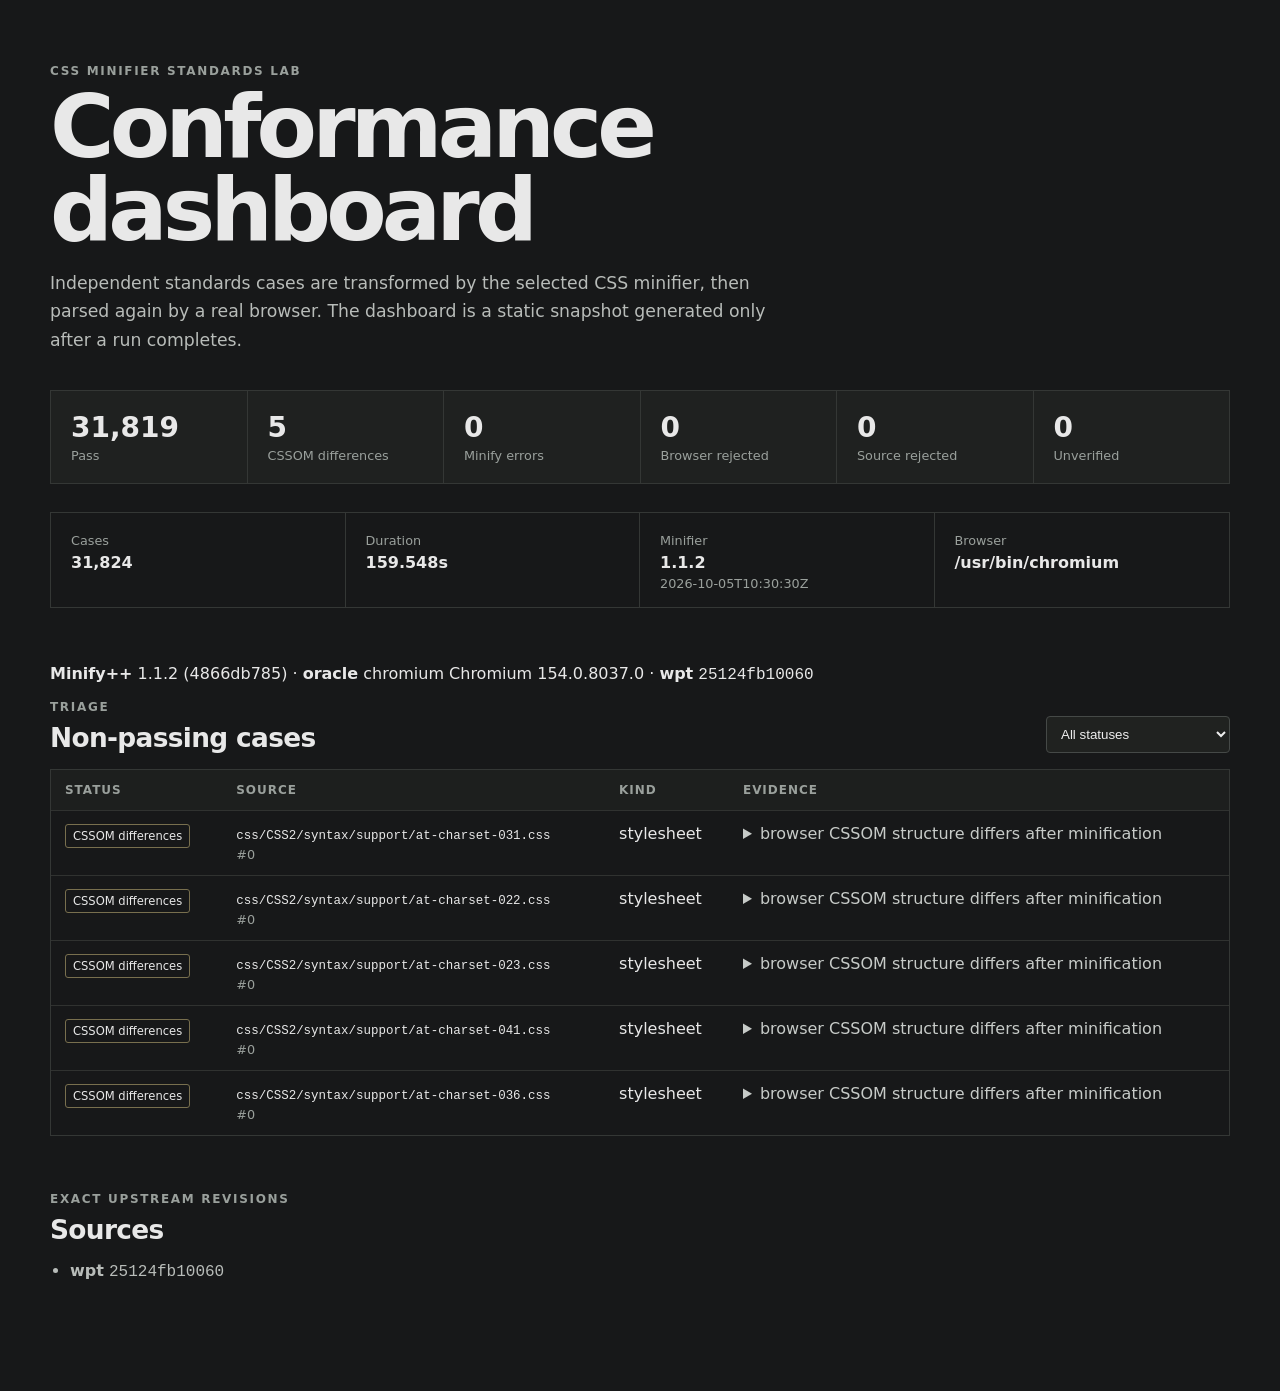
==== index.html @ 12d9920f "Publish conformance dashboard 8033e11ce2e9" ====
<!doctype html>
<html lang="en">
<head>
<meta charset="utf-8">
<meta name="viewport" content="width=device-width, initial-scale=1">
<title>Minify++ Conformance</title>
<meta name="description" content="Standards conformance results for Minify++ against independent web-platform corpora.">
<link rel="stylesheet" href="assets/css/style.css">
<script src="assets/js/script.js" defer></script>
</head>
<body>
<main>
<header class="hero">
<p class="eyebrow">CSS minifier standards lab</p>
<h1>Conformance dashboard</h1>
<p class="lede">Independent standards cases are transformed by the selected CSS minifier, then parsed again by a real browser. The dashboard is a static snapshot generated only after a run completes.</p>
</header>
<section class="metrics"><div class="metric"><strong>31,819</strong><span>Pass</span></div><div class="metric"><strong>5</strong><span>CSSOM differences</span></div><div class="metric"><strong>0</strong><span>Minify errors</span></div><div class="metric"><strong>0</strong><span>Browser rejected</span></div><div class="metric"><strong>0</strong><span>Source rejected</span></div><div class="metric"><strong>0</strong><span>Unverified</span></div></section>
<section class="run-meta"><div><span>Cases</span><strong>31,824</strong></div><div><span>Duration</span><strong>159.548s</strong></div><div><span>Minifier</span><strong>1.1.2</strong><span>2026-10-05T10:30:30Z</span></div><div><span>Browser</span><strong>/usr/bin/chromium</strong></div></section><p class="provenance"><strong>Minify++</strong> 1.1.2 (4866db785) &middot; <strong>oracle</strong> chromium Chromium 154.0.8037.0 &middot; <strong>wpt</strong> <code>25124fb10060</code></p>
<section>
<div class="section-head"><div><p class="eyebrow">Triage</p><h2>Non-passing cases</h2></div><select id="status-filter" aria-label="Filter failures"><option value="all">All statuses</option><option value="cssom-difference">CSSOM differences</option><option value="minify-error">Minify errors</option><option value="browser-rejected">Browser rejected</option><option value="source-rejected">Source rejected</option><option value="unverified">Unverified</option></select></div>
<div class="table-wrap"><table><thead><tr><th>Status</th><th>Source</th><th>Kind</th><th>Evidence</th></tr></thead><tbody id="cases"><tr data-status="cssom-difference">
<td><span class="status cssom-difference">CSSOM differences</span></td>
<td><code>css/CSS2/syntax/support/at-charset-031.css</code><small>#0</small></td>
<td>stylesheet</td>
<td><details><summary>browser CSSOM structure differs after minification</summary><h4>Input</h4><pre><code>&#64; c h a r s e t   &quot; U T F - 3 2 &quot; ;  
 . 星 期 六 吽 ,   # d i v 2  
 {  
         c o l o r :   g r e e n ;  
 } </code></pre><h4>Output</h4><pre><code>&#64; c h a r s e t  &quot; U T F - 3 2 &quot; ;   . 星 期 六 吽 ,  # d i v 2   {       c o l o r :  g r e e n ;   } </code></pre><h4>Browser CSSOM - input</h4><pre><code>� � �.�星�期�六�吽�, � �#�d�i�v�2� � � { }</code></pre><h4>Browser CSSOM - output</h4><pre><code>���.�星�期�六�吽�, ��#�d�i�v�2��� { }</code></pre></details></td>
</tr><tr data-status="cssom-difference">
<td><span class="status cssom-difference">CSSOM differences</span></td>
<td><code>css/CSS2/syntax/support/at-charset-022.css</code><small>#0</small></td>
<td>stylesheet</td>
<td><details><summary>browser CSSOM structure differs after minification</summary><h4>Input</h4><pre><code> . 平 和 ,   # d i v 2  
 {  
         c o l o r :   g r e e n ;  
 } </code></pre><h4>Output</h4><pre><code> . 平 和 ,  # d i v 2   {       c o l o r :  g r e e n ;   } </code></pre><h4>Browser CSSOM - input</h4><pre><code>�.�平�和�, � �#�d�i�v�2� � � { }</code></pre><h4>Browser CSSOM - output</h4><pre><code>�.�平�和�, ��#�d�i�v�2��� { }</code></pre></details></td>
</tr><tr data-status="cssom-difference">
<td><span class="status cssom-difference">CSSOM differences</span></td>
<td><code>css/CSS2/syntax/support/at-charset-023.css</code><small>#0</small></td>
<td>stylesheet</td>
<td><details><summary>browser CSSOM structure differs after minification</summary><h4>Input</h4><pre><code> ﻿ . 平 和 ,   # d i v 2  
 {  
         c o l o r :   g r e e n ;  
 }</code></pre><h4>Output</h4><pre><code> ﻿ . 平 和 ,  # d i v 2   {       c o l o r :  g r e e n ;   }</code></pre><h4>Browser CSSOM - input</h4><pre><code>�﻿�.�平�和�, � �#�d�i�v�2� � � { }</code></pre><h4>Browser CSSOM - output</h4><pre><code>�﻿�.�平�和�, ��#�d�i�v�2��� { }</code></pre></details></td>
</tr><tr data-status="cssom-difference">
<td><span class="status cssom-difference">CSSOM differences</span></td>
<td><code>css/CSS2/syntax/support/at-charset-041.css</code><small>#0</small></td>
<td>stylesheet</td>
<td><details><summary>browser CSSOM structure differs after minification</summary><h4>Input</h4><pre><code>&#64; c h a r s e t   &quot; U T F - 1 6 &quot; ;  
 . 星 期 二 价 泌 ,   # d i v 1  
 {  
         c o l o r :   r e d ;  
 } </code></pre><h4>Output</h4><pre><code>&#64; c h a r s e t  &quot; U T F - 1 6 &quot; ;   . 星 期 二 价 泌 ,  # d i v 1   {       c o l o r :  r e d ;   } </code></pre><h4>Browser CSSOM - input</h4><pre><code>� � �.�星�期�二�价�泌�, � �#�d�i�v�1� � � { }</code></pre><h4>Browser CSSOM - output</h4><pre><code>���.�星�期�二�价�泌�, ��#�d�i�v�1��� { }</code></pre></details></td>
</tr><tr data-status="cssom-difference">
<td><span class="status cssom-difference">CSSOM differences</span></td>
<td><code>css/CSS2/syntax/support/at-charset-036.css</code><small>#0</small></td>
<td>stylesheet</td>
<td><details><summary>browser CSSOM structure differs after minification</summary><h4>Input</h4><pre><code> . 平 和 , # d i v 2  
 {  
         c o l o r :   r e d ;  
 }</code></pre><h4>Output</h4><pre><code> . 平 和 , # d i v 2   {       c o l o r :  r e d ;   }</code></pre><h4>Browser CSSOM - input</h4><pre><code>�.�平�和�, �#�d�i�v�2� � � { }</code></pre><h4>Browser CSSOM - output</h4><pre><code>�.�平�和�, �#�d�i�v�2��� { }</code></pre></details></td>
</tr></tbody></table></div>
</section>
<section class="sources"><p class="eyebrow">Exact upstream revisions</p><h2>Sources</h2><ul><li><strong>wpt</strong> <code>25124fb10060</code></li></ul></section>
</main>
</body>
</html>
---- assets/css/style.css ----
:root{color-scheme:dark;font-family:Inter,ui-sans-serif,system-ui,sans-serif;background:#171819;color:#e8e8e8}*{box-sizing:border-box}body{margin:0;background:#171819;color:#e8e8e8}body>main{width:min(1180px,calc(100% - 32px));margin:0 auto;padding:64px 0 96px}a{color:inherit}.hero{max-width:780px;margin-bottom:36px}.eyebrow{margin:0 0 8px;color:#9aa09c;text-transform:uppercase;letter-spacing:.14em;font-size:.75rem;font-weight:700}h1,h2,h4{margin:0}h1{font-size:clamp(2.6rem,7vw,5.5rem);line-height:.94;letter-spacing:-.055em}h2{font-size:1.65rem;letter-spacing:-.025em}.lede{max-width:720px;font-size:1.08rem;line-height:1.65;color:#b8bcb9}.metrics{display:grid;grid-template-columns:repeat(6,minmax(0,1fr));gap:1px;background:#343735;border:1px solid #343735;margin:28px 0}.metric{background:#1f2120;padding:20px}.metric strong{display:block;font-size:1.75rem}.metric span,.run-meta span,small{display:block;color:#9aa09c;font-size:.8rem;margin-top:4px}.run-meta{display:grid;grid-template-columns:repeat(4,1fr);border:1px solid #343735;margin-bottom:56px}.run-meta>div{padding:16px 20px;border-right:1px solid #343735}.run-meta>div:last-child{border-right:0}.run-meta strong{display:block;margin-top:5px;overflow-wrap:anywhere}.section-head{display:flex;justify-content:space-between;align-items:end;gap:20px;margin-bottom:16px}select{background:#202220;color:#eee;border:1px solid #454947;padding:9px 34px 9px 10px;border-radius:4px}.table-wrap{overflow:auto;border:1px solid #343735}table{width:100%;border-collapse:collapse;min-width:850px}th,td{text-align:left;padding:13px 14px;border-bottom:1px solid #303230;vertical-align:top}th{font-size:.75rem;text-transform:uppercase;letter-spacing:.08em;color:#9aa09c;background:#1d1f1e}tbody tr:last-child td{border-bottom:0}code,pre{font-family:ui-monospace,SFMono-Regular,Consolas,monospace}td code{font-size:.78rem}details summary{cursor:pointer;color:#c7cbc8}details h4{margin:16px 0 6px;color:#9fa5a1}pre{max-width:720px;overflow:auto;background:#121312;border:1px solid #2f3230;padding:12px;white-space:pre-wrap;word-break:break-word}.status{display:inline-block;padding:4px 7px;border:1px solid #4a4e4b;border-radius:3px;font-size:.72rem;white-space:nowrap}.pass{border-color:#4f6958}.browser-rejected,.minify-error{border-color:#7a5656}.cssom-difference{border-color:#786f4e}.source-rejected,.unverified{border-color:#555b57}.sources{margin-top:56px}.sources ul{padding-left:20px;color:#b8bcb9}.empty{color:#9aa09c;text-align:center;padding:34px}@media(max-width:900px){.metrics{grid-template-columns:repeat(3,1fr)}.run-meta{grid-template-columns:repeat(2,1fr)}.run-meta>div:nth-child(2){border-right:0}}@media(max-width:560px){body>main{width:min(100% - 20px,1180px);padding-top:38px}.metrics{grid-template-columns:repeat(2,1fr)}.run-meta{grid-template-columns:1fr}.run-meta>div{border-right:0;border-bottom:1px solid #343735}.section-head{align-items:start;flex-direction:column}}
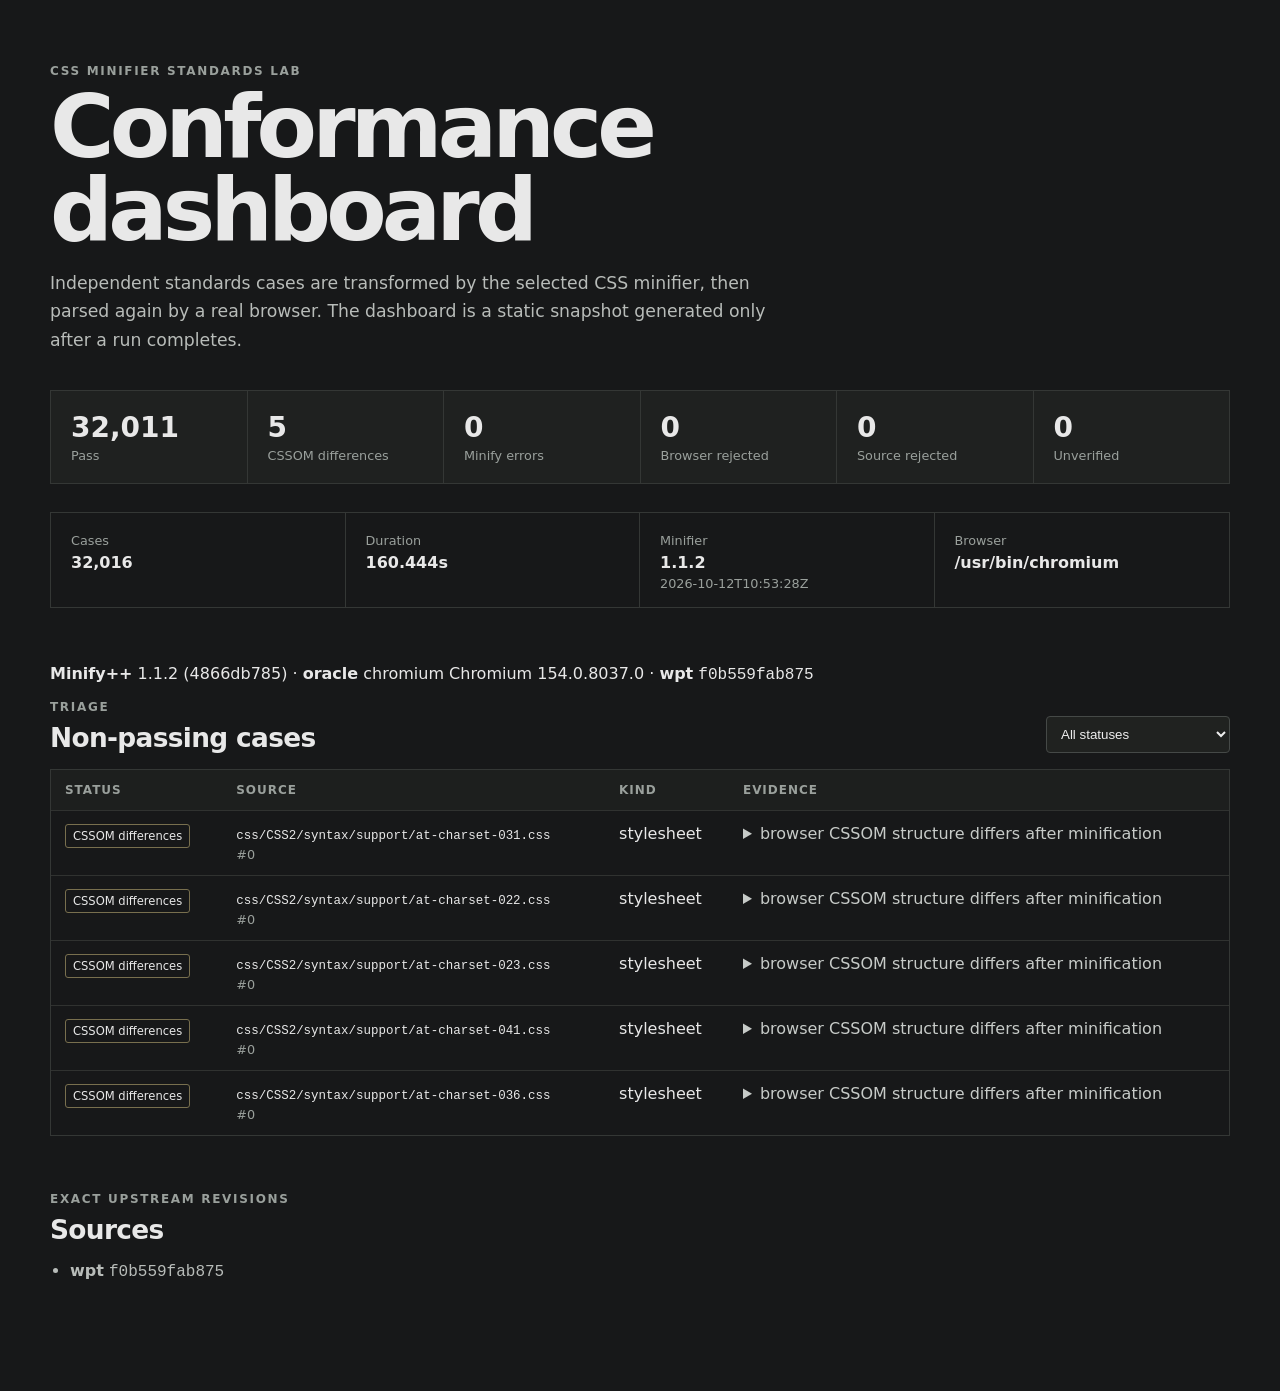
==== commit 036580e7: "Publish conformance dashboard 8033e11ce2e9" ====
--- a/index.html
+++ b/index.html
@@ -15,8 +15,8 @@
 <h1>Conformance dashboard</h1>
 <p class="lede">Independent standards cases are transformed by the selected CSS minifier, then parsed again by a real browser. The dashboard is a static snapshot generated only after a run completes.</p>
 </header>
-<section class="metrics"><div class="metric"><strong>31,819</strong><span>Pass</span></div><div class="metric"><strong>5</strong><span>CSSOM differences</span></div><div class="metric"><strong>0</strong><span>Minify errors</span></div><div class="metric"><strong>0</strong><span>Browser rejected</span></div><div class="metric"><strong>0</strong><span>Source rejected</span></div><div class="metric"><strong>0</strong><span>Unverified</span></div></section>
-<section class="run-meta"><div><span>Cases</span><strong>31,824</strong></div><div><span>Duration</span><strong>159.548s</strong></div><div><span>Minifier</span><strong>1.1.2</strong><span>2026-10-05T10:30:30Z</span></div><div><span>Browser</span><strong>/usr/bin/chromium</strong></div></section><p class="provenance"><strong>Minify++</strong> 1.1.2 (4866db785) &middot; <strong>oracle</strong> chromium Chromium 154.0.8037.0 &middot; <strong>wpt</strong> <code>25124fb10060</code></p>
+<section class="metrics"><div class="metric"><strong>32,011</strong><span>Pass</span></div><div class="metric"><strong>5</strong><span>CSSOM differences</span></div><div class="metric"><strong>0</strong><span>Minify errors</span></div><div class="metric"><strong>0</strong><span>Browser rejected</span></div><div class="metric"><strong>0</strong><span>Source rejected</span></div><div class="metric"><strong>0</strong><span>Unverified</span></div></section>
+<section class="run-meta"><div><span>Cases</span><strong>32,016</strong></div><div><span>Duration</span><strong>160.444s</strong></div><div><span>Minifier</span><strong>1.1.2</strong><span>2026-10-12T10:53:28Z</span></div><div><span>Browser</span><strong>/usr/bin/chromium</strong></div></section><p class="provenance"><strong>Minify++</strong> 1.1.2 (4866db785) &middot; <strong>oracle</strong> chromium Chromium 154.0.8037.0 &middot; <strong>wpt</strong> <code>f0b559fab875</code></p>
 <section>
 <div class="section-head"><div><p class="eyebrow">Triage</p><h2>Non-passing cases</h2></div><select id="status-filter" aria-label="Filter failures"><option value="all">All statuses</option><option value="cssom-difference">CSSOM differences</option><option value="minify-error">Minify errors</option><option value="browser-rejected">Browser rejected</option><option value="source-rejected">Source rejected</option><option value="unverified">Unverified</option></select></div>
 <div class="table-wrap"><table><thead><tr><th>Status</th><th>Source</th><th>Kind</th><th>Evidence</th></tr></thead><tbody id="cases"><tr data-status="cssom-difference">
@@ -80,7 +80,7 @@
  }</code></pre><h4>Output</h4><pre><code> . 平 和 , # d i v 2   {       c o l o r :  r e d ;   }</code></pre><h4>Browser CSSOM - input</h4><pre><code>�.�平�和�, �#�d�i�v�2� � � { }</code></pre><h4>Browser CSSOM - output</h4><pre><code>�.�平�和�, �#�d�i�v�2��� { }</code></pre></details></td>
 </tr></tbody></table></div>
 </section>
-<section class="sources"><p class="eyebrow">Exact upstream revisions</p><h2>Sources</h2><ul><li><strong>wpt</strong> <code>25124fb10060</code></li></ul></section>
+<section class="sources"><p class="eyebrow">Exact upstream revisions</p><h2>Sources</h2><ul><li><strong>wpt</strong> <code>f0b559fab875</code></li></ul></section>
 </main>
 </body>
 </html>
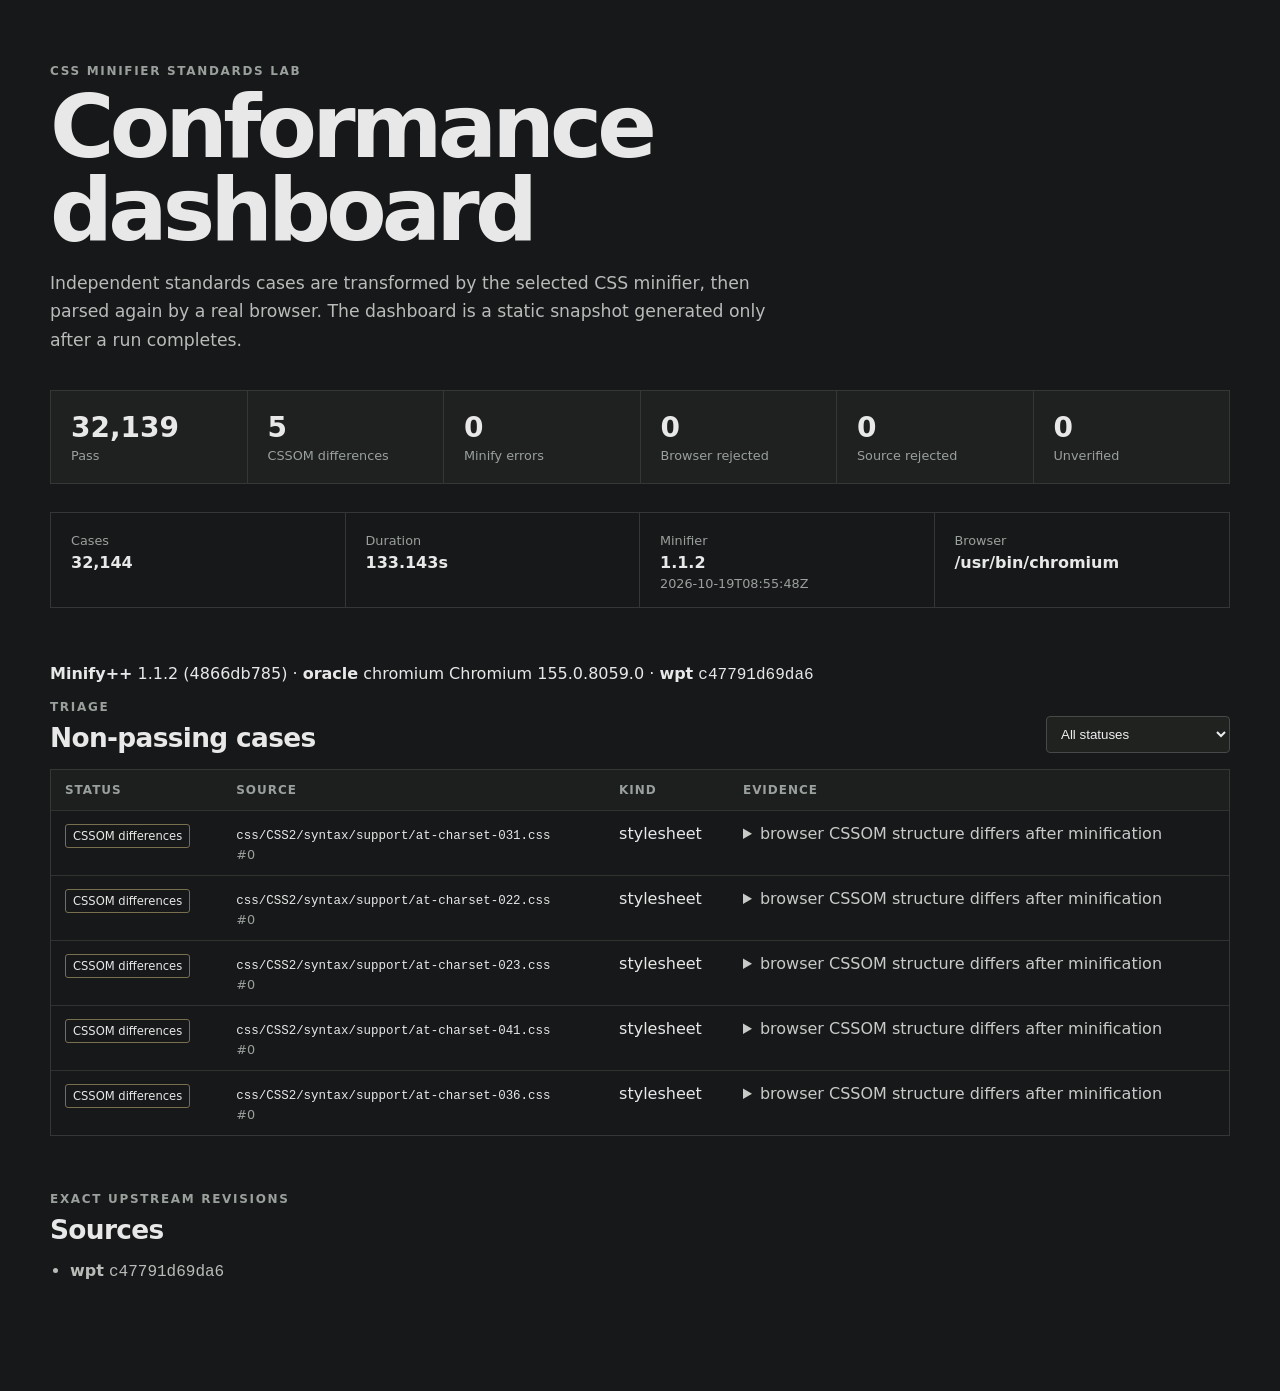
==== commit a03f2566: "Publish conformance dashboard 8033e11ce2e9" ====
--- a/index.html
+++ b/index.html
@@ -15,8 +15,8 @@
 <h1>Conformance dashboard</h1>
 <p class="lede">Independent standards cases are transformed by the selected CSS minifier, then parsed again by a real browser. The dashboard is a static snapshot generated only after a run completes.</p>
 </header>
-<section class="metrics"><div class="metric"><strong>32,011</strong><span>Pass</span></div><div class="metric"><strong>5</strong><span>CSSOM differences</span></div><div class="metric"><strong>0</strong><span>Minify errors</span></div><div class="metric"><strong>0</strong><span>Browser rejected</span></div><div class="metric"><strong>0</strong><span>Source rejected</span></div><div class="metric"><strong>0</strong><span>Unverified</span></div></section>
-<section class="run-meta"><div><span>Cases</span><strong>32,016</strong></div><div><span>Duration</span><strong>160.444s</strong></div><div><span>Minifier</span><strong>1.1.2</strong><span>2026-10-12T10:53:28Z</span></div><div><span>Browser</span><strong>/usr/bin/chromium</strong></div></section><p class="provenance"><strong>Minify++</strong> 1.1.2 (4866db785) &middot; <strong>oracle</strong> chromium Chromium 154.0.8037.0 &middot; <strong>wpt</strong> <code>f0b559fab875</code></p>
+<section class="metrics"><div class="metric"><strong>32,139</strong><span>Pass</span></div><div class="metric"><strong>5</strong><span>CSSOM differences</span></div><div class="metric"><strong>0</strong><span>Minify errors</span></div><div class="metric"><strong>0</strong><span>Browser rejected</span></div><div class="metric"><strong>0</strong><span>Source rejected</span></div><div class="metric"><strong>0</strong><span>Unverified</span></div></section>
+<section class="run-meta"><div><span>Cases</span><strong>32,144</strong></div><div><span>Duration</span><strong>133.143s</strong></div><div><span>Minifier</span><strong>1.1.2</strong><span>2026-10-19T08:55:48Z</span></div><div><span>Browser</span><strong>/usr/bin/chromium</strong></div></section><p class="provenance"><strong>Minify++</strong> 1.1.2 (4866db785) &middot; <strong>oracle</strong> chromium Chromium 155.0.8059.0 &middot; <strong>wpt</strong> <code>c47791d69da6</code></p>
 <section>
 <div class="section-head"><div><p class="eyebrow">Triage</p><h2>Non-passing cases</h2></div><select id="status-filter" aria-label="Filter failures"><option value="all">All statuses</option><option value="cssom-difference">CSSOM differences</option><option value="minify-error">Minify errors</option><option value="browser-rejected">Browser rejected</option><option value="source-rejected">Source rejected</option><option value="unverified">Unverified</option></select></div>
 <div class="table-wrap"><table><thead><tr><th>Status</th><th>Source</th><th>Kind</th><th>Evidence</th></tr></thead><tbody id="cases"><tr data-status="cssom-difference">
@@ -80,7 +80,7 @@
  }</code></pre><h4>Output</h4><pre><code> . 平 和 , # d i v 2   {       c o l o r :  r e d ;   }</code></pre><h4>Browser CSSOM - input</h4><pre><code>�.�平�和�, �#�d�i�v�2� � � { }</code></pre><h4>Browser CSSOM - output</h4><pre><code>�.�平�和�, �#�d�i�v�2��� { }</code></pre></details></td>
 </tr></tbody></table></div>
 </section>
-<section class="sources"><p class="eyebrow">Exact upstream revisions</p><h2>Sources</h2><ul><li><strong>wpt</strong> <code>f0b559fab875</code></li></ul></section>
+<section class="sources"><p class="eyebrow">Exact upstream revisions</p><h2>Sources</h2><ul><li><strong>wpt</strong> <code>c47791d69da6</code></li></ul></section>
 </main>
 </body>
 </html>
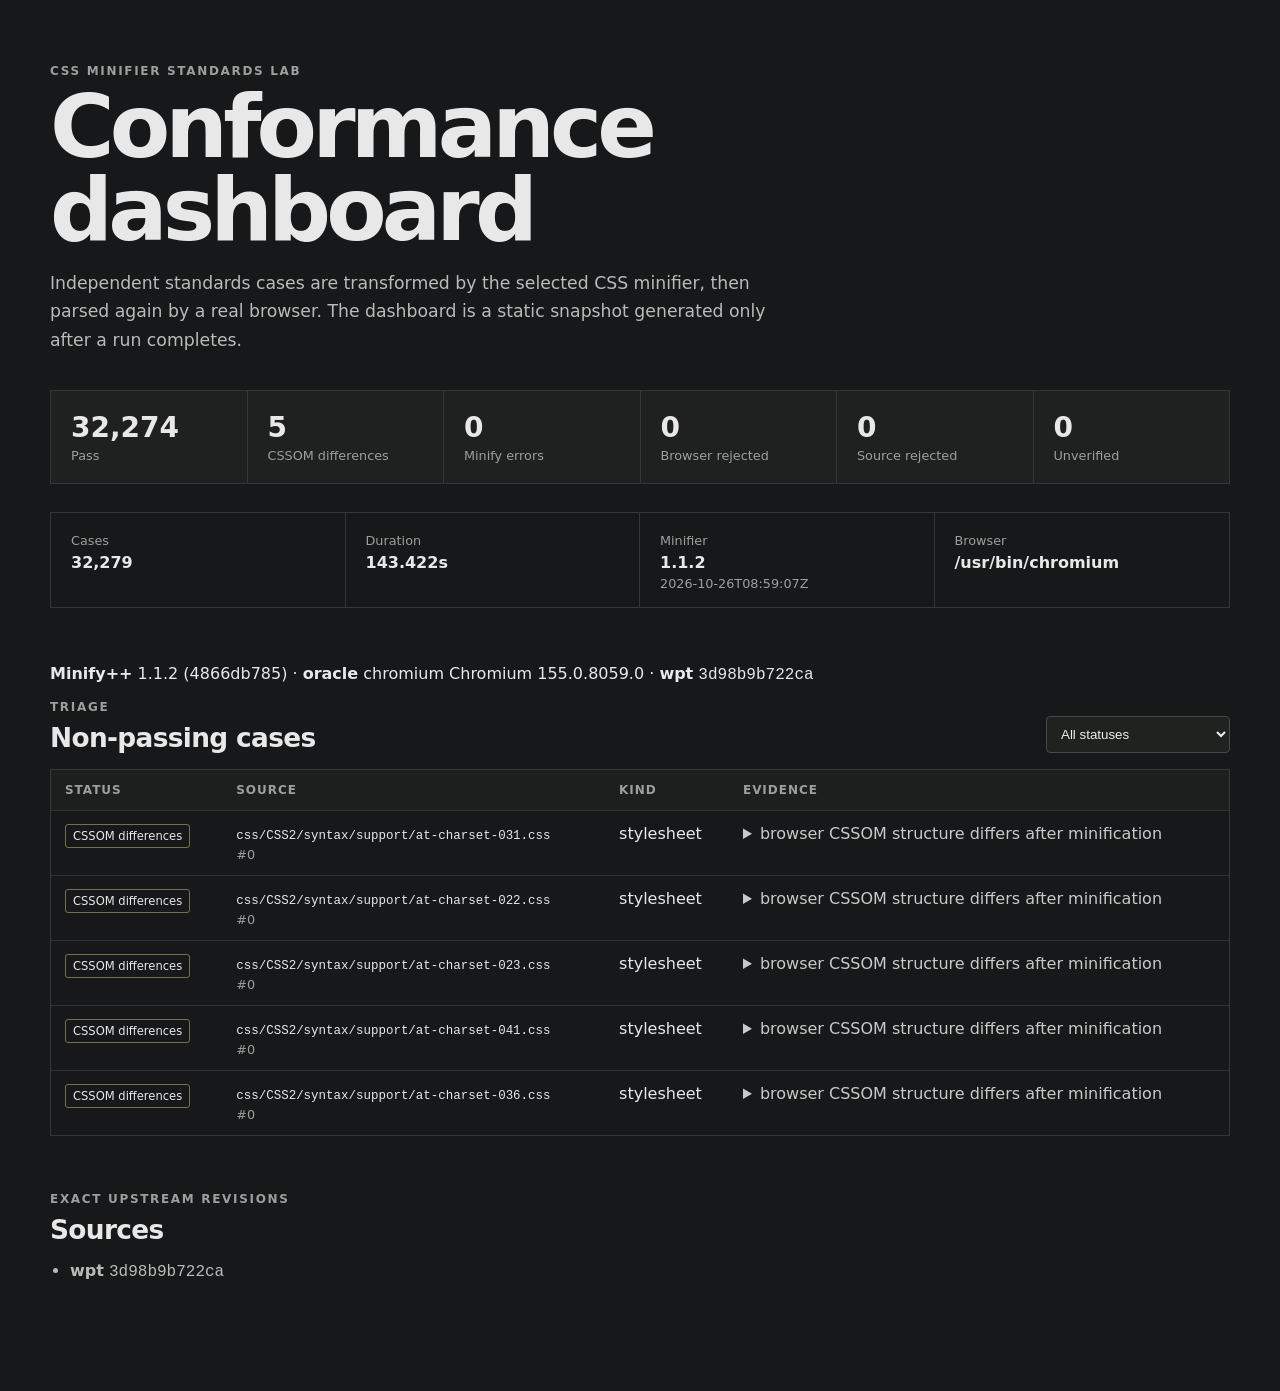
==== commit 1fc18b8c: "Publish conformance dashboard 8033e11ce2e9" ====
--- a/index.html
+++ b/index.html
@@ -15,8 +15,8 @@
 <h1>Conformance dashboard</h1>
 <p class="lede">Independent standards cases are transformed by the selected CSS minifier, then parsed again by a real browser. The dashboard is a static snapshot generated only after a run completes.</p>
 </header>
-<section class="metrics"><div class="metric"><strong>32,139</strong><span>Pass</span></div><div class="metric"><strong>5</strong><span>CSSOM differences</span></div><div class="metric"><strong>0</strong><span>Minify errors</span></div><div class="metric"><strong>0</strong><span>Browser rejected</span></div><div class="metric"><strong>0</strong><span>Source rejected</span></div><div class="metric"><strong>0</strong><span>Unverified</span></div></section>
-<section class="run-meta"><div><span>Cases</span><strong>32,144</strong></div><div><span>Duration</span><strong>133.143s</strong></div><div><span>Minifier</span><strong>1.1.2</strong><span>2026-10-19T08:55:48Z</span></div><div><span>Browser</span><strong>/usr/bin/chromium</strong></div></section><p class="provenance"><strong>Minify++</strong> 1.1.2 (4866db785) &middot; <strong>oracle</strong> chromium Chromium 155.0.8059.0 &middot; <strong>wpt</strong> <code>c47791d69da6</code></p>
+<section class="metrics"><div class="metric"><strong>32,274</strong><span>Pass</span></div><div class="metric"><strong>5</strong><span>CSSOM differences</span></div><div class="metric"><strong>0</strong><span>Minify errors</span></div><div class="metric"><strong>0</strong><span>Browser rejected</span></div><div class="metric"><strong>0</strong><span>Source rejected</span></div><div class="metric"><strong>0</strong><span>Unverified</span></div></section>
+<section class="run-meta"><div><span>Cases</span><strong>32,279</strong></div><div><span>Duration</span><strong>143.422s</strong></div><div><span>Minifier</span><strong>1.1.2</strong><span>2026-10-26T08:59:07Z</span></div><div><span>Browser</span><strong>/usr/bin/chromium</strong></div></section><p class="provenance"><strong>Minify++</strong> 1.1.2 (4866db785) &middot; <strong>oracle</strong> chromium Chromium 155.0.8059.0 &middot; <strong>wpt</strong> <code>3d98b9b722ca</code></p>
 <section>
 <div class="section-head"><div><p class="eyebrow">Triage</p><h2>Non-passing cases</h2></div><select id="status-filter" aria-label="Filter failures"><option value="all">All statuses</option><option value="cssom-difference">CSSOM differences</option><option value="minify-error">Minify errors</option><option value="browser-rejected">Browser rejected</option><option value="source-rejected">Source rejected</option><option value="unverified">Unverified</option></select></div>
 <div class="table-wrap"><table><thead><tr><th>Status</th><th>Source</th><th>Kind</th><th>Evidence</th></tr></thead><tbody id="cases"><tr data-status="cssom-difference">
@@ -80,7 +80,7 @@
  }</code></pre><h4>Output</h4><pre><code> . 平 和 , # d i v 2   {       c o l o r :  r e d ;   }</code></pre><h4>Browser CSSOM - input</h4><pre><code>�.�平�和�, �#�d�i�v�2� � � { }</code></pre><h4>Browser CSSOM - output</h4><pre><code>�.�平�和�, �#�d�i�v�2��� { }</code></pre></details></td>
 </tr></tbody></table></div>
 </section>
-<section class="sources"><p class="eyebrow">Exact upstream revisions</p><h2>Sources</h2><ul><li><strong>wpt</strong> <code>c47791d69da6</code></li></ul></section>
+<section class="sources"><p class="eyebrow">Exact upstream revisions</p><h2>Sources</h2><ul><li><strong>wpt</strong> <code>3d98b9b722ca</code></li></ul></section>
 </main>
 </body>
 </html>
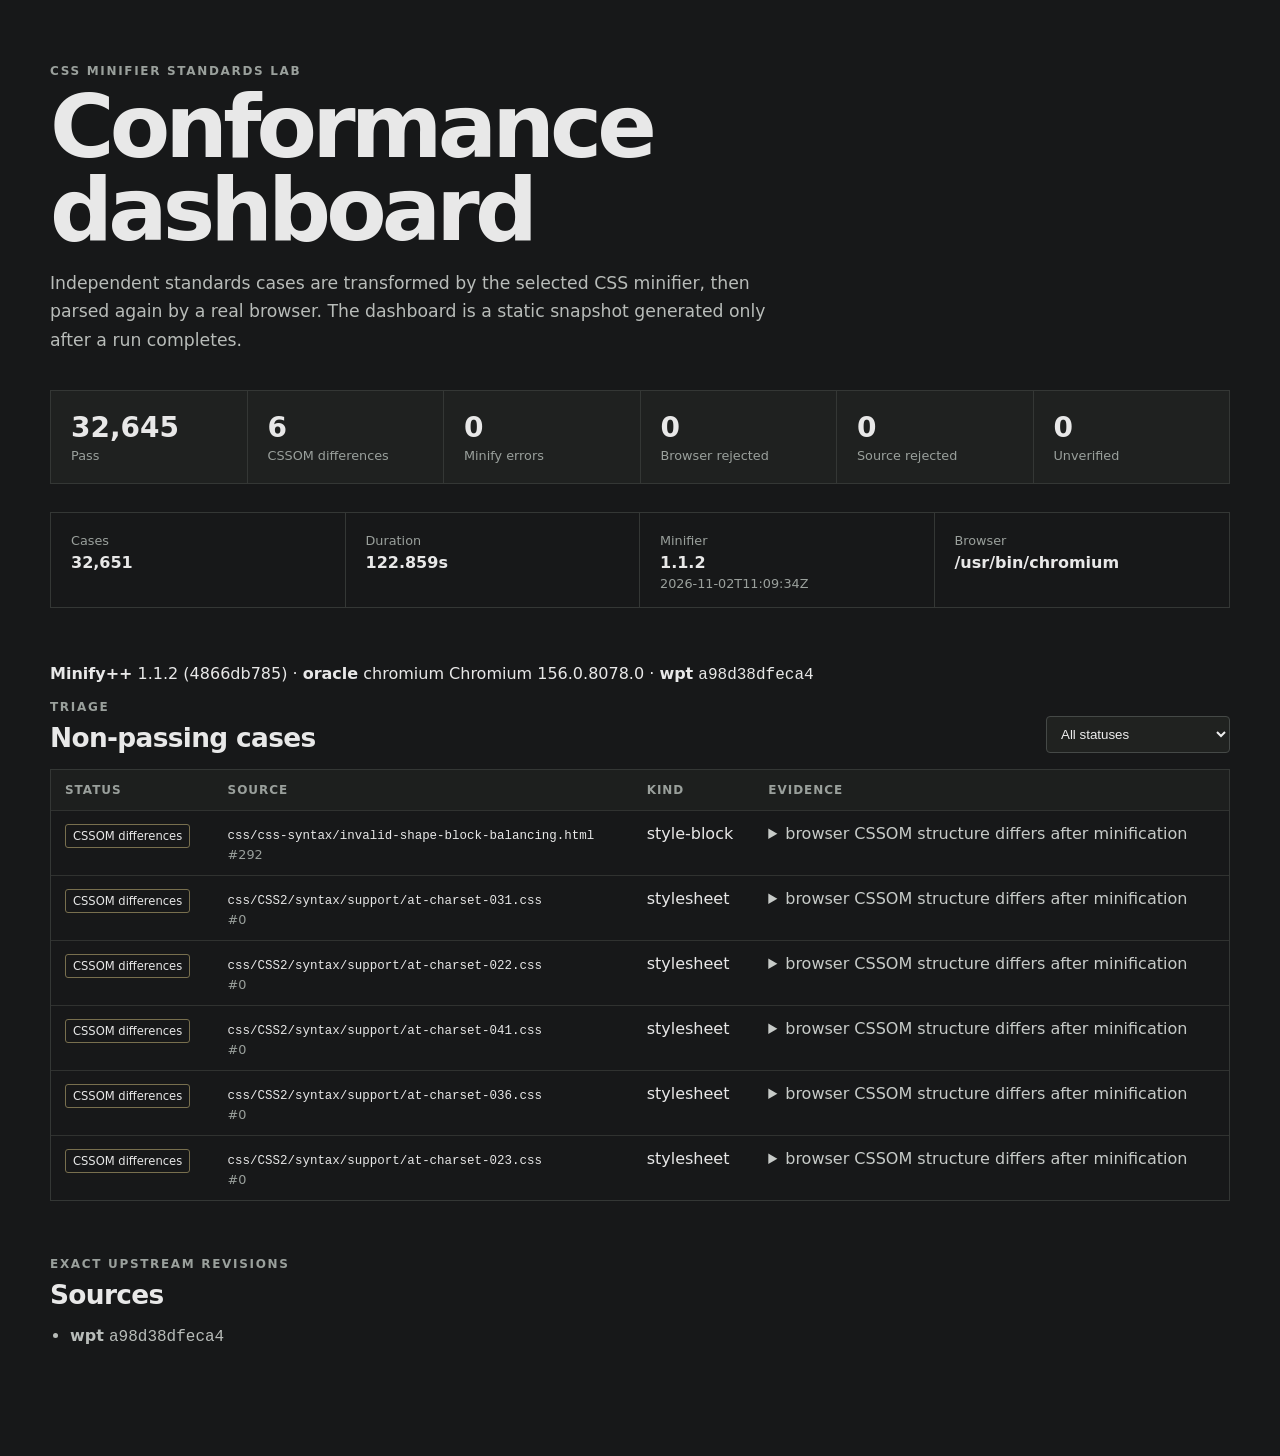
==== commit 0e19d4a1: "Publish conformance dashboard 8033e11ce2e9" ====
--- a/index.html
+++ b/index.html
@@ -15,11 +15,23 @@
 <h1>Conformance dashboard</h1>
 <p class="lede">Independent standards cases are transformed by the selected CSS minifier, then parsed again by a real browser. The dashboard is a static snapshot generated only after a run completes.</p>
 </header>
-<section class="metrics"><div class="metric"><strong>32,274</strong><span>Pass</span></div><div class="metric"><strong>5</strong><span>CSSOM differences</span></div><div class="metric"><strong>0</strong><span>Minify errors</span></div><div class="metric"><strong>0</strong><span>Browser rejected</span></div><div class="metric"><strong>0</strong><span>Source rejected</span></div><div class="metric"><strong>0</strong><span>Unverified</span></div></section>
-<section class="run-meta"><div><span>Cases</span><strong>32,279</strong></div><div><span>Duration</span><strong>143.422s</strong></div><div><span>Minifier</span><strong>1.1.2</strong><span>2026-10-26T08:59:07Z</span></div><div><span>Browser</span><strong>/usr/bin/chromium</strong></div></section><p class="provenance"><strong>Minify++</strong> 1.1.2 (4866db785) &middot; <strong>oracle</strong> chromium Chromium 155.0.8059.0 &middot; <strong>wpt</strong> <code>3d98b9b722ca</code></p>
+<section class="metrics"><div class="metric"><strong>32,645</strong><span>Pass</span></div><div class="metric"><strong>6</strong><span>CSSOM differences</span></div><div class="metric"><strong>0</strong><span>Minify errors</span></div><div class="metric"><strong>0</strong><span>Browser rejected</span></div><div class="metric"><strong>0</strong><span>Source rejected</span></div><div class="metric"><strong>0</strong><span>Unverified</span></div></section>
+<section class="run-meta"><div><span>Cases</span><strong>32,651</strong></div><div><span>Duration</span><strong>122.859s</strong></div><div><span>Minifier</span><strong>1.1.2</strong><span>2026-11-02T11:09:34Z</span></div><div><span>Browser</span><strong>/usr/bin/chromium</strong></div></section><p class="provenance"><strong>Minify++</strong> 1.1.2 (4866db785) &middot; <strong>oracle</strong> chromium Chromium 156.0.8078.0 &middot; <strong>wpt</strong> <code>a98d38dfeca4</code></p>
 <section>
 <div class="section-head"><div><p class="eyebrow">Triage</p><h2>Non-passing cases</h2></div><select id="status-filter" aria-label="Filter failures"><option value="all">All statuses</option><option value="cssom-difference">CSSOM differences</option><option value="minify-error">Minify errors</option><option value="browser-rejected">Browser rejected</option><option value="source-rejected">Source rejected</option><option value="unverified">Unverified</option></select></div>
 <div class="table-wrap"><table><thead><tr><th>Status</th><th>Source</th><th>Kind</th><th>Evidence</th></tr></thead><tbody id="cases"><tr data-status="cssom-difference">
+<td><span class="status cssom-difference">CSSOM differences</span></td>
+<td><code>css/css-syntax/invalid-shape-block-balancing.html</code><small>#292</small></td>
+<td>style-block</td>
+<td><details><summary>browser CSSOM structure differs after minification</summary><h4>Input</h4><pre><code>
+  div { color: red; }
+  .foo { clip-path: shape(from 0 0, foo()); }
+  .green { color: green; }
+</code></pre><h4>Output</h4><pre><code>div{color:red;}.foo{clip-path:shape(from 0 0,foo());}.green{color:green;}</code></pre><h4>Browser CSSOM - input</h4><pre><code>div { color: red; }
+.foo { }
+.green { color: green; }</code></pre><h4>Browser CSSOM - output</h4><pre><code>div { color: red; }
+.foo { }</code></pre></details></td>
+</tr><tr data-status="cssom-difference">
 <td><span class="status cssom-difference">CSSOM differences</span></td>
 <td><code>css/CSS2/syntax/support/at-charset-031.css</code><small>#0</small></td>
 <td>stylesheet</td>
@@ -45,17 +57,6 @@
  } </code></pre><h4>Output</h4><pre><code> . 平 和 ,  # d i v 2   {       c o l o r :  g r e e n ;   } </code></pre><h4>Browser CSSOM - input</h4><pre><code>�.�平�和�, � �#�d�i�v�2� � � { }</code></pre><h4>Browser CSSOM - output</h4><pre><code>�.�平�和�, ��#�d�i�v�2��� { }</code></pre></details></td>
 </tr><tr data-status="cssom-difference">
 <td><span class="status cssom-difference">CSSOM differences</span></td>
-<td><code>css/CSS2/syntax/support/at-charset-023.css</code><small>#0</small></td>
-<td>stylesheet</td>
-<td><details><summary>browser CSSOM structure differs after minification</summary><h4>Input</h4><pre><code> ﻿ . 平 和 ,   # d i v 2 - 
- { - 
-         c o l o r :   g r e e n ; - 
- }</code></pre><h4>Output</h4><pre><code> ﻿ . 平 和 ,  # d i v 2   {       c o l o r :  g r e e n ;   }</code></pre><h4>Browser CSSOM - input</h4><pre><code>�﻿�.�平�和�, � �#�d�i�v�2� � � { }</code></pre><h4>Browser CSSOM - output</h4><pre><code>�﻿�.�平�和�, ��#�d�i�v�2��� { }</code></pre></details></td>
-</tr><tr data-status="cssom-difference">
-<td><span class="status cssom-difference">CSSOM differences</span></td>
 <td><code>css/CSS2/syntax/support/at-charset-041.css</code><small>#0</small></td>
 <td>stylesheet</td>
 <td><details><summary>browser CSSOM structure differs after minification</summary><h4>Input</h4><pre><code>&#64; c h a r s e t   &quot; U T F - 1 6 &quot; ; @@ -78,9 +79,20 @@
          c o l o r :   r e d ;   
  }</code></pre><h4>Output</h4><pre><code> . 平 和 , # d i v 2   {       c o l o r :  r e d ;   }</code></pre><h4>Browser CSSOM - input</h4><pre><code>�.�平�和�, �#�d�i�v�2� � � { }</code></pre><h4>Browser CSSOM - output</h4><pre><code>�.�平�和�, �#�d�i�v�2��� { }</code></pre></details></td>
+</tr><tr data-status="cssom-difference">
+<td><span class="status cssom-difference">CSSOM differences</span></td>
+<td><code>css/CSS2/syntax/support/at-charset-023.css</code><small>#0</small></td>
+<td>stylesheet</td>
+<td><details><summary>browser CSSOM structure differs after minification</summary><h4>Input</h4><pre><code> ﻿ . 平 和 ,   # d i v 2 + 
+ { + 
+         c o l o r :   g r e e n ; + 
+ }</code></pre><h4>Output</h4><pre><code> ﻿ . 平 和 ,  # d i v 2   {       c o l o r :  g r e e n ;   }</code></pre><h4>Browser CSSOM - input</h4><pre><code>�﻿�.�平�和�, � �#�d�i�v�2� � � { }</code></pre><h4>Browser CSSOM - output</h4><pre><code>�﻿�.�平�和�, ��#�d�i�v�2��� { }</code></pre></details></td>
 </tr></tbody></table></div>
 </section>
-<section class="sources"><p class="eyebrow">Exact upstream revisions</p><h2>Sources</h2><ul><li><strong>wpt</strong> <code>3d98b9b722ca</code></li></ul></section>
+<section class="sources"><p class="eyebrow">Exact upstream revisions</p><h2>Sources</h2><ul><li><strong>wpt</strong> <code>a98d38dfeca4</code></li></ul></section>
 </main>
 </body>
 </html>
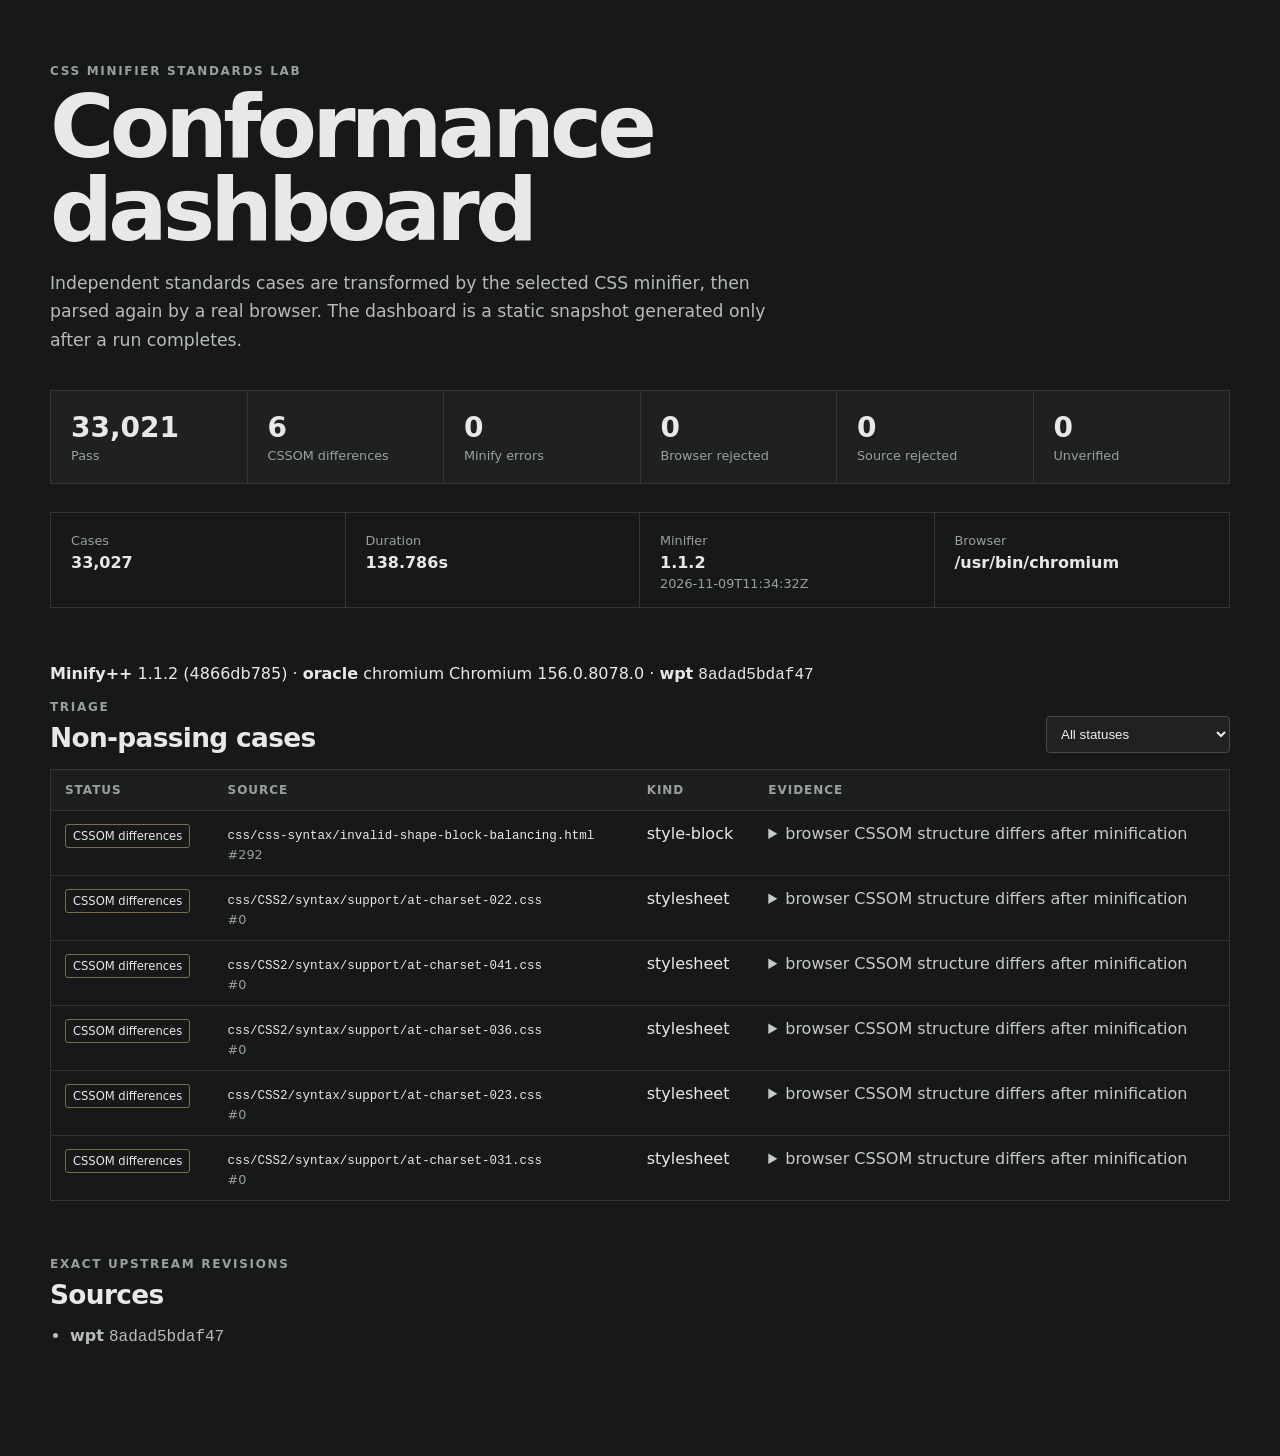
==== commit 9319f994: "Publish conformance dashboard 8033e11ce2e9" ====
--- a/index.html
+++ b/index.html
@@ -15,8 +15,8 @@
 <h1>Conformance dashboard</h1>
 <p class="lede">Independent standards cases are transformed by the selected CSS minifier, then parsed again by a real browser. The dashboard is a static snapshot generated only after a run completes.</p>
 </header>
-<section class="metrics"><div class="metric"><strong>32,645</strong><span>Pass</span></div><div class="metric"><strong>6</strong><span>CSSOM differences</span></div><div class="metric"><strong>0</strong><span>Minify errors</span></div><div class="metric"><strong>0</strong><span>Browser rejected</span></div><div class="metric"><strong>0</strong><span>Source rejected</span></div><div class="metric"><strong>0</strong><span>Unverified</span></div></section>
-<section class="run-meta"><div><span>Cases</span><strong>32,651</strong></div><div><span>Duration</span><strong>122.859s</strong></div><div><span>Minifier</span><strong>1.1.2</strong><span>2026-11-02T11:09:34Z</span></div><div><span>Browser</span><strong>/usr/bin/chromium</strong></div></section><p class="provenance"><strong>Minify++</strong> 1.1.2 (4866db785) &middot; <strong>oracle</strong> chromium Chromium 156.0.8078.0 &middot; <strong>wpt</strong> <code>a98d38dfeca4</code></p>
+<section class="metrics"><div class="metric"><strong>33,021</strong><span>Pass</span></div><div class="metric"><strong>6</strong><span>CSSOM differences</span></div><div class="metric"><strong>0</strong><span>Minify errors</span></div><div class="metric"><strong>0</strong><span>Browser rejected</span></div><div class="metric"><strong>0</strong><span>Source rejected</span></div><div class="metric"><strong>0</strong><span>Unverified</span></div></section>
+<section class="run-meta"><div><span>Cases</span><strong>33,027</strong></div><div><span>Duration</span><strong>138.786s</strong></div><div><span>Minifier</span><strong>1.1.2</strong><span>2026-11-09T11:34:32Z</span></div><div><span>Browser</span><strong>/usr/bin/chromium</strong></div></section><p class="provenance"><strong>Minify++</strong> 1.1.2 (4866db785) &middot; <strong>oracle</strong> chromium Chromium 156.0.8078.0 &middot; <strong>wpt</strong> <code>8adad5bdaf47</code></p>
 <section>
 <div class="section-head"><div><p class="eyebrow">Triage</p><h2>Non-passing cases</h2></div><select id="status-filter" aria-label="Filter failures"><option value="all">All statuses</option><option value="cssom-difference">CSSOM differences</option><option value="minify-error">Minify errors</option><option value="browser-rejected">Browser rejected</option><option value="source-rejected">Source rejected</option><option value="unverified">Unverified</option></select></div>
 <div class="table-wrap"><table><thead><tr><th>Status</th><th>Source</th><th>Kind</th><th>Evidence</th></tr></thead><tbody id="cases"><tr data-status="cssom-difference">
@@ -31,19 +31,6 @@
 .foo { }
 .green { color: green; }</code></pre><h4>Browser CSSOM - output</h4><pre><code>div { color: red; }
 .foo { }</code></pre></details></td>
-</tr><tr data-status="cssom-difference">
-<td><span class="status cssom-difference">CSSOM differences</span></td>
-<td><code>css/CSS2/syntax/support/at-charset-031.css</code><small>#0</small></td>
-<td>stylesheet</td>
-<td><details><summary>browser CSSOM structure differs after minification</summary><h4>Input</h4><pre><code>&#64; c h a r s e t   &quot; U T F - 3 2 &quot; ; - 
- . 星 期 六 吽 ,   # d i v 2 - 
- { - 
-         c o l o r :   g r e e n ; - 
- } </code></pre><h4>Output</h4><pre><code>&#64; c h a r s e t  &quot; U T F - 3 2 &quot; ;   . 星 期 六 吽 ,  # d i v 2   {       c o l o r :  g r e e n ;   } </code></pre><h4>Browser CSSOM - input</h4><pre><code>� � �.�星�期�六�吽�, � �#�d�i�v�2� � � { }</code></pre><h4>Browser CSSOM - output</h4><pre><code>���.�星�期�六�吽�, ��#�d�i�v�2��� { }</code></pre></details></td>
 </tr><tr data-status="cssom-difference">
 <td><span class="status cssom-difference">CSSOM differences</span></td>
 <td><code>css/CSS2/syntax/support/at-charset-022.css</code><small>#0</small></td>
@@ -90,9 +77,22 @@
          c o l o r :   g r e e n ;   
  }</code></pre><h4>Output</h4><pre><code> ﻿ . 平 和 ,  # d i v 2   {       c o l o r :  g r e e n ;   }</code></pre><h4>Browser CSSOM - input</h4><pre><code>�﻿�.�平�和�, � �#�d�i�v�2� � � { }</code></pre><h4>Browser CSSOM - output</h4><pre><code>�﻿�.�平�和�, ��#�d�i�v�2��� { }</code></pre></details></td>
+</tr><tr data-status="cssom-difference">
+<td><span class="status cssom-difference">CSSOM differences</span></td>
+<td><code>css/CSS2/syntax/support/at-charset-031.css</code><small>#0</small></td>
+<td>stylesheet</td>
+<td><details><summary>browser CSSOM structure differs after minification</summary><h4>Input</h4><pre><code>&#64; c h a r s e t   &quot; U T F - 3 2 &quot; ; + 
+ . 星 期 六 吽 ,   # d i v 2 + 
+ { + 
+         c o l o r :   g r e e n ; + 
+ } </code></pre><h4>Output</h4><pre><code>&#64; c h a r s e t  &quot; U T F - 3 2 &quot; ;   . 星 期 六 吽 ,  # d i v 2   {       c o l o r :  g r e e n ;   } </code></pre><h4>Browser CSSOM - input</h4><pre><code>� � �.�星�期�六�吽�, � �#�d�i�v�2� � � { }</code></pre><h4>Browser CSSOM - output</h4><pre><code>���.�星�期�六�吽�, ��#�d�i�v�2��� { }</code></pre></details></td>
 </tr></tbody></table></div>
 </section>
-<section class="sources"><p class="eyebrow">Exact upstream revisions</p><h2>Sources</h2><ul><li><strong>wpt</strong> <code>a98d38dfeca4</code></li></ul></section>
+<section class="sources"><p class="eyebrow">Exact upstream revisions</p><h2>Sources</h2><ul><li><strong>wpt</strong> <code>8adad5bdaf47</code></li></ul></section>
 </main>
 </body>
 </html>
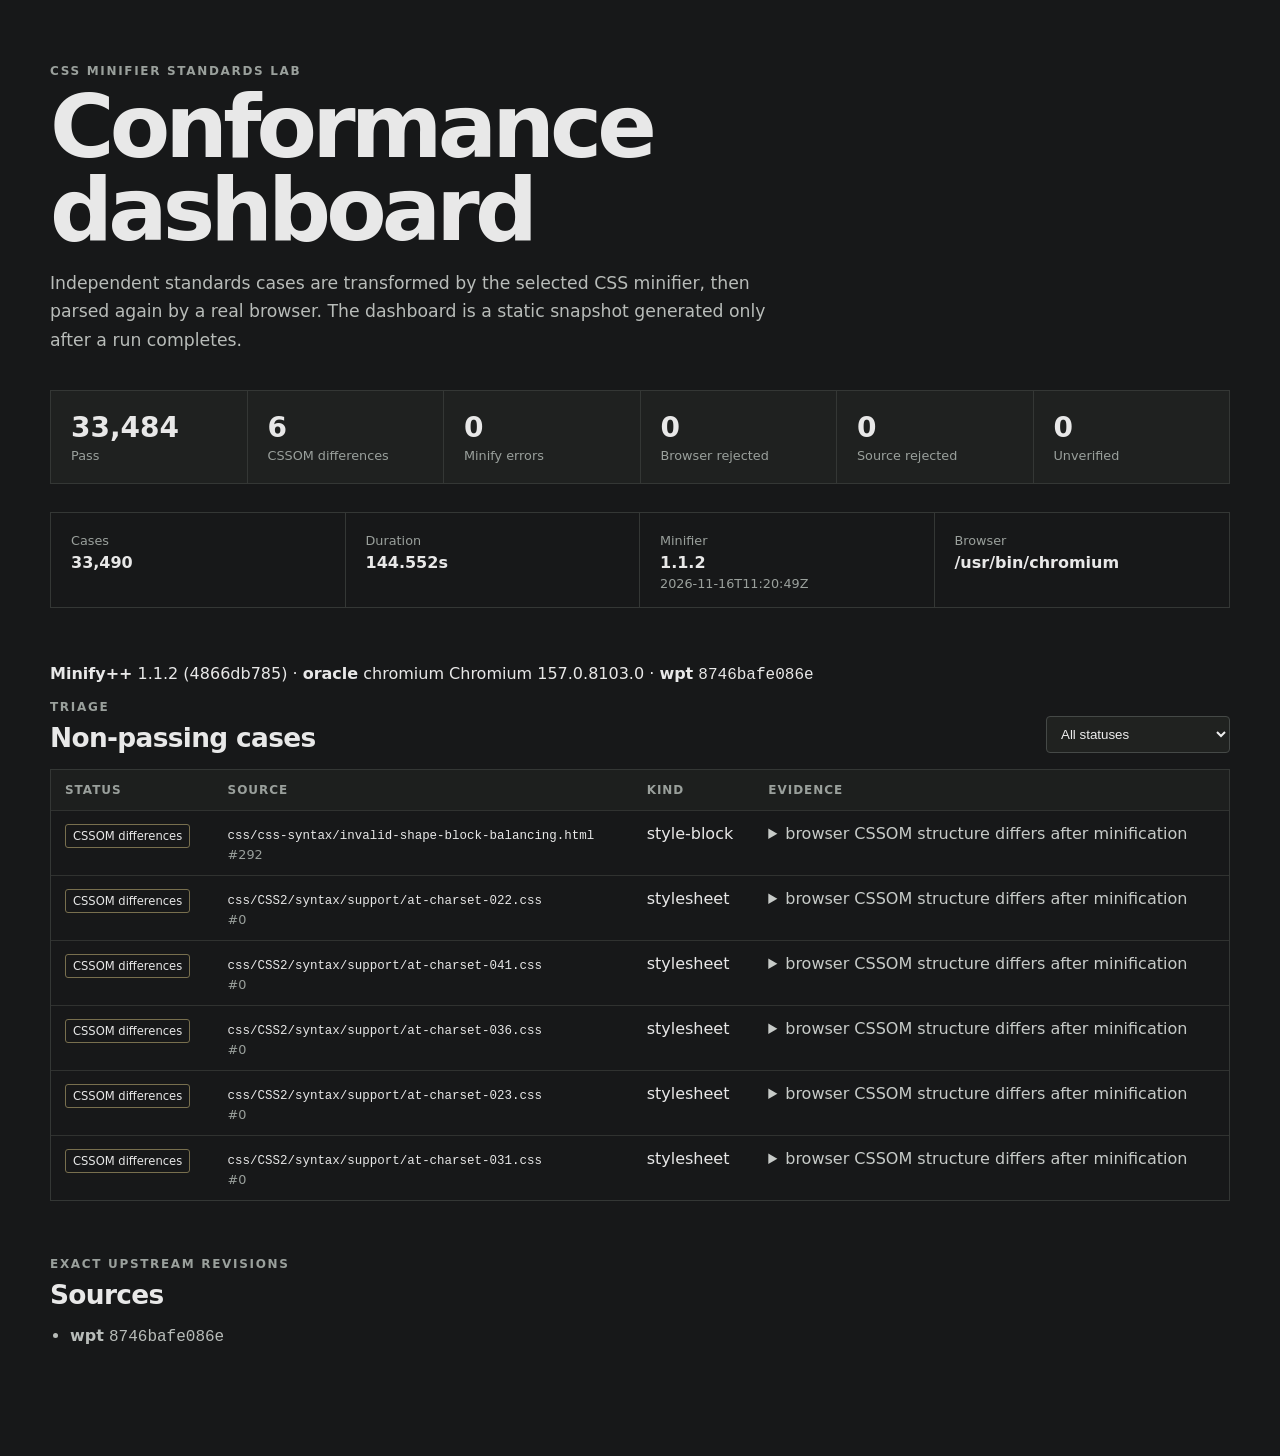
==== commit 11f0f917: "Publish conformance dashboard 8033e11ce2e9" ====
--- a/index.html
+++ b/index.html
@@ -15,8 +15,8 @@
 <h1>Conformance dashboard</h1>
 <p class="lede">Independent standards cases are transformed by the selected CSS minifier, then parsed again by a real browser. The dashboard is a static snapshot generated only after a run completes.</p>
 </header>
-<section class="metrics"><div class="metric"><strong>33,021</strong><span>Pass</span></div><div class="metric"><strong>6</strong><span>CSSOM differences</span></div><div class="metric"><strong>0</strong><span>Minify errors</span></div><div class="metric"><strong>0</strong><span>Browser rejected</span></div><div class="metric"><strong>0</strong><span>Source rejected</span></div><div class="metric"><strong>0</strong><span>Unverified</span></div></section>
-<section class="run-meta"><div><span>Cases</span><strong>33,027</strong></div><div><span>Duration</span><strong>138.786s</strong></div><div><span>Minifier</span><strong>1.1.2</strong><span>2026-11-09T11:34:32Z</span></div><div><span>Browser</span><strong>/usr/bin/chromium</strong></div></section><p class="provenance"><strong>Minify++</strong> 1.1.2 (4866db785) &middot; <strong>oracle</strong> chromium Chromium 156.0.8078.0 &middot; <strong>wpt</strong> <code>8adad5bdaf47</code></p>
+<section class="metrics"><div class="metric"><strong>33,484</strong><span>Pass</span></div><div class="metric"><strong>6</strong><span>CSSOM differences</span></div><div class="metric"><strong>0</strong><span>Minify errors</span></div><div class="metric"><strong>0</strong><span>Browser rejected</span></div><div class="metric"><strong>0</strong><span>Source rejected</span></div><div class="metric"><strong>0</strong><span>Unverified</span></div></section>
+<section class="run-meta"><div><span>Cases</span><strong>33,490</strong></div><div><span>Duration</span><strong>144.552s</strong></div><div><span>Minifier</span><strong>1.1.2</strong><span>2026-11-16T11:20:49Z</span></div><div><span>Browser</span><strong>/usr/bin/chromium</strong></div></section><p class="provenance"><strong>Minify++</strong> 1.1.2 (4866db785) &middot; <strong>oracle</strong> chromium Chromium 157.0.8103.0 &middot; <strong>wpt</strong> <code>8746bafe086e</code></p>
 <section>
 <div class="section-head"><div><p class="eyebrow">Triage</p><h2>Non-passing cases</h2></div><select id="status-filter" aria-label="Filter failures"><option value="all">All statuses</option><option value="cssom-difference">CSSOM differences</option><option value="minify-error">Minify errors</option><option value="browser-rejected">Browser rejected</option><option value="source-rejected">Source rejected</option><option value="unverified">Unverified</option></select></div>
 <div class="table-wrap"><table><thead><tr><th>Status</th><th>Source</th><th>Kind</th><th>Evidence</th></tr></thead><tbody id="cases"><tr data-status="cssom-difference">
@@ -92,7 +92,7 @@
  } </code></pre><h4>Output</h4><pre><code>&#64; c h a r s e t  &quot; U T F - 3 2 &quot; ;   . 星 期 六 吽 ,  # d i v 2   {       c o l o r :  g r e e n ;   } </code></pre><h4>Browser CSSOM - input</h4><pre><code>� � �.�星�期�六�吽�, � �#�d�i�v�2� � � { }</code></pre><h4>Browser CSSOM - output</h4><pre><code>���.�星�期�六�吽�, ��#�d�i�v�2��� { }</code></pre></details></td>
 </tr></tbody></table></div>
 </section>
-<section class="sources"><p class="eyebrow">Exact upstream revisions</p><h2>Sources</h2><ul><li><strong>wpt</strong> <code>8adad5bdaf47</code></li></ul></section>
+<section class="sources"><p class="eyebrow">Exact upstream revisions</p><h2>Sources</h2><ul><li><strong>wpt</strong> <code>8746bafe086e</code></li></ul></section>
 </main>
 </body>
 </html>
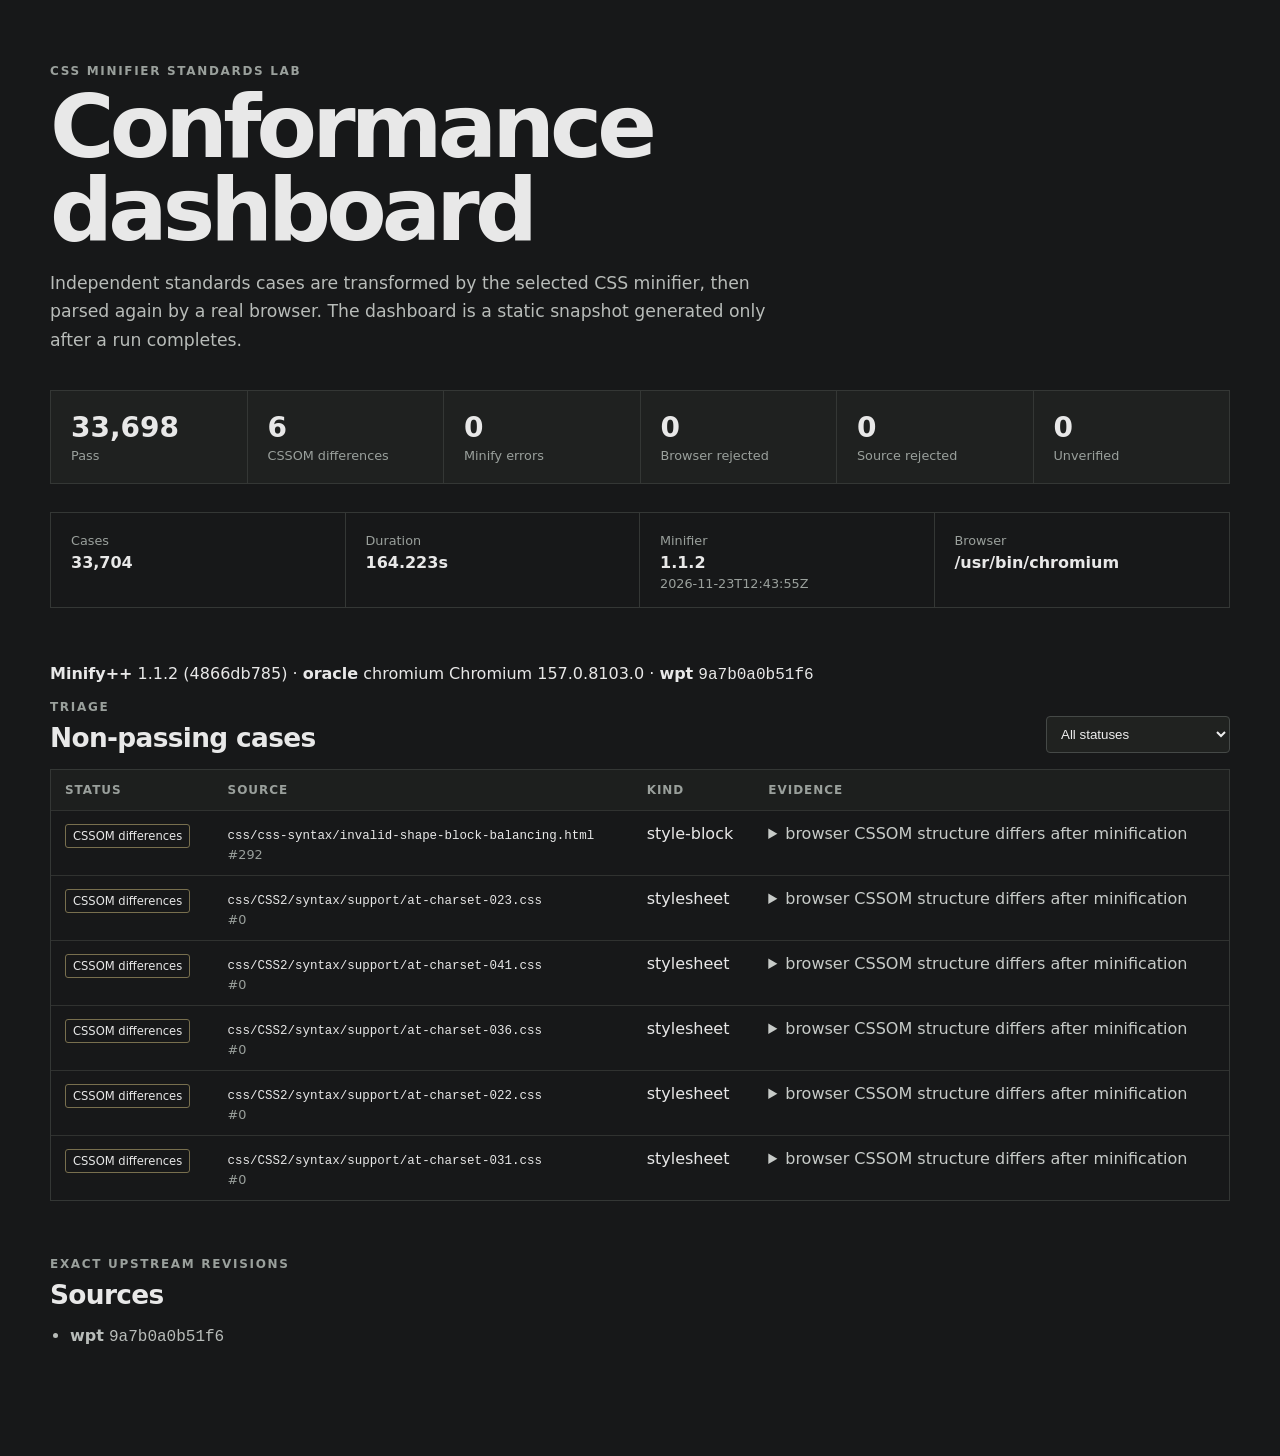
==== commit 44f48a4c: "Publish conformance dashboard 8033e11ce2e9" ====
--- a/index.html
+++ b/index.html
@@ -15,8 +15,8 @@
 <h1>Conformance dashboard</h1>
 <p class="lede">Independent standards cases are transformed by the selected CSS minifier, then parsed again by a real browser. The dashboard is a static snapshot generated only after a run completes.</p>
 </header>
-<section class="metrics"><div class="metric"><strong>33,484</strong><span>Pass</span></div><div class="metric"><strong>6</strong><span>CSSOM differences</span></div><div class="metric"><strong>0</strong><span>Minify errors</span></div><div class="metric"><strong>0</strong><span>Browser rejected</span></div><div class="metric"><strong>0</strong><span>Source rejected</span></div><div class="metric"><strong>0</strong><span>Unverified</span></div></section>
-<section class="run-meta"><div><span>Cases</span><strong>33,490</strong></div><div><span>Duration</span><strong>144.552s</strong></div><div><span>Minifier</span><strong>1.1.2</strong><span>2026-11-16T11:20:49Z</span></div><div><span>Browser</span><strong>/usr/bin/chromium</strong></div></section><p class="provenance"><strong>Minify++</strong> 1.1.2 (4866db785) &middot; <strong>oracle</strong> chromium Chromium 157.0.8103.0 &middot; <strong>wpt</strong> <code>8746bafe086e</code></p>
+<section class="metrics"><div class="metric"><strong>33,698</strong><span>Pass</span></div><div class="metric"><strong>6</strong><span>CSSOM differences</span></div><div class="metric"><strong>0</strong><span>Minify errors</span></div><div class="metric"><strong>0</strong><span>Browser rejected</span></div><div class="metric"><strong>0</strong><span>Source rejected</span></div><div class="metric"><strong>0</strong><span>Unverified</span></div></section>
+<section class="run-meta"><div><span>Cases</span><strong>33,704</strong></div><div><span>Duration</span><strong>164.223s</strong></div><div><span>Minifier</span><strong>1.1.2</strong><span>2026-11-23T12:43:55Z</span></div><div><span>Browser</span><strong>/usr/bin/chromium</strong></div></section><p class="provenance"><strong>Minify++</strong> 1.1.2 (4866db785) &middot; <strong>oracle</strong> chromium Chromium 157.0.8103.0 &middot; <strong>wpt</strong> <code>9a7b0a0b51f6</code></p>
 <section>
 <div class="section-head"><div><p class="eyebrow">Triage</p><h2>Non-passing cases</h2></div><select id="status-filter" aria-label="Filter failures"><option value="all">All statuses</option><option value="cssom-difference">CSSOM differences</option><option value="minify-error">Minify errors</option><option value="browser-rejected">Browser rejected</option><option value="source-rejected">Source rejected</option><option value="unverified">Unverified</option></select></div>
 <div class="table-wrap"><table><thead><tr><th>Status</th><th>Source</th><th>Kind</th><th>Evidence</th></tr></thead><tbody id="cases"><tr data-status="cssom-difference">
@@ -33,15 +33,15 @@
 .foo { }</code></pre></details></td>
 </tr><tr data-status="cssom-difference">
 <td><span class="status cssom-difference">CSSOM differences</span></td>
-<td><code>css/CSS2/syntax/support/at-charset-022.css</code><small>#0</small></td>
+<td><code>css/CSS2/syntax/support/at-charset-023.css</code><small>#0</small></td>
 <td>stylesheet</td>
-<td><details><summary>browser CSSOM structure differs after minification</summary><h4>Input</h4><pre><code> . 平 和 ,   # d i v 2 +<td><details><summary>browser CSSOM structure differs after minification</summary><h4>Input</h4><pre><code> ﻿ . 平 和 ,   # d i v 2   
  {   
          c o l o r :   g r e e n ;   
- } </code></pre><h4>Output</h4><pre><code> . 平 和 ,  # d i v 2   {       c o l o r :  g r e e n ;   } </code></pre><h4>Browser CSSOM - input</h4><pre><code>�.�平�和�, � �#�d�i�v�2� � � { }</code></pre><h4>Browser CSSOM - output</h4><pre><code>�.�平�和�, ��#�d�i�v�2��� { }</code></pre></details></td>
+ }</code></pre><h4>Output</h4><pre><code> ﻿ . 平 和 ,  # d i v 2   {       c o l o r :  g r e e n ;   }</code></pre><h4>Browser CSSOM - input</h4><pre><code>�﻿�.�平�和�, � �#�d�i�v�2� � � { }</code></pre><h4>Browser CSSOM - output</h4><pre><code>�﻿�.�平�和�, ��#�d�i�v�2��� { }</code></pre></details></td>
 </tr><tr data-status="cssom-difference">
 <td><span class="status cssom-difference">CSSOM differences</span></td>
 <td><code>css/CSS2/syntax/support/at-charset-041.css</code><small>#0</small></td>
@@ -68,15 +68,15 @@
  }</code></pre><h4>Output</h4><pre><code> . 平 和 , # d i v 2   {       c o l o r :  r e d ;   }</code></pre><h4>Browser CSSOM - input</h4><pre><code>�.�平�和�, �#�d�i�v�2� � � { }</code></pre><h4>Browser CSSOM - output</h4><pre><code>�.�平�和�, �#�d�i�v�2��� { }</code></pre></details></td>
 </tr><tr data-status="cssom-difference">
 <td><span class="status cssom-difference">CSSOM differences</span></td>
-<td><code>css/CSS2/syntax/support/at-charset-023.css</code><small>#0</small></td>
+<td><code>css/CSS2/syntax/support/at-charset-022.css</code><small>#0</small></td>
 <td>stylesheet</td>
-<td><details><summary>browser CSSOM structure differs after minification</summary><h4>Input</h4><pre><code> ﻿ . 平 和 ,   # d i v 2 +<td><details><summary>browser CSSOM structure differs after minification</summary><h4>Input</h4><pre><code> . 平 和 ,   # d i v 2   
  {   
          c o l o r :   g r e e n ;   
- }</code></pre><h4>Output</h4><pre><code> ﻿ . 平 和 ,  # d i v 2   {       c o l o r :  g r e e n ;   }</code></pre><h4>Browser CSSOM - input</h4><pre><code>�﻿�.�平�和�, � �#�d�i�v�2� � � { }</code></pre><h4>Browser CSSOM - output</h4><pre><code>�﻿�.�平�和�, ��#�d�i�v�2��� { }</code></pre></details></td>
+ } </code></pre><h4>Output</h4><pre><code> . 平 和 ,  # d i v 2   {       c o l o r :  g r e e n ;   } </code></pre><h4>Browser CSSOM - input</h4><pre><code>�.�平�和�, � �#�d�i�v�2� � � { }</code></pre><h4>Browser CSSOM - output</h4><pre><code>�.�平�和�, ��#�d�i�v�2��� { }</code></pre></details></td>
 </tr><tr data-status="cssom-difference">
 <td><span class="status cssom-difference">CSSOM differences</span></td>
 <td><code>css/CSS2/syntax/support/at-charset-031.css</code><small>#0</small></td>
@@ -92,7 +92,7 @@
  } </code></pre><h4>Output</h4><pre><code>&#64; c h a r s e t  &quot; U T F - 3 2 &quot; ;   . 星 期 六 吽 ,  # d i v 2   {       c o l o r :  g r e e n ;   } </code></pre><h4>Browser CSSOM - input</h4><pre><code>� � �.�星�期�六�吽�, � �#�d�i�v�2� � � { }</code></pre><h4>Browser CSSOM - output</h4><pre><code>���.�星�期�六�吽�, ��#�d�i�v�2��� { }</code></pre></details></td>
 </tr></tbody></table></div>
 </section>
-<section class="sources"><p class="eyebrow">Exact upstream revisions</p><h2>Sources</h2><ul><li><strong>wpt</strong> <code>8746bafe086e</code></li></ul></section>
+<section class="sources"><p class="eyebrow">Exact upstream revisions</p><h2>Sources</h2><ul><li><strong>wpt</strong> <code>9a7b0a0b51f6</code></li></ul></section>
 </main>
 </body>
 </html>
